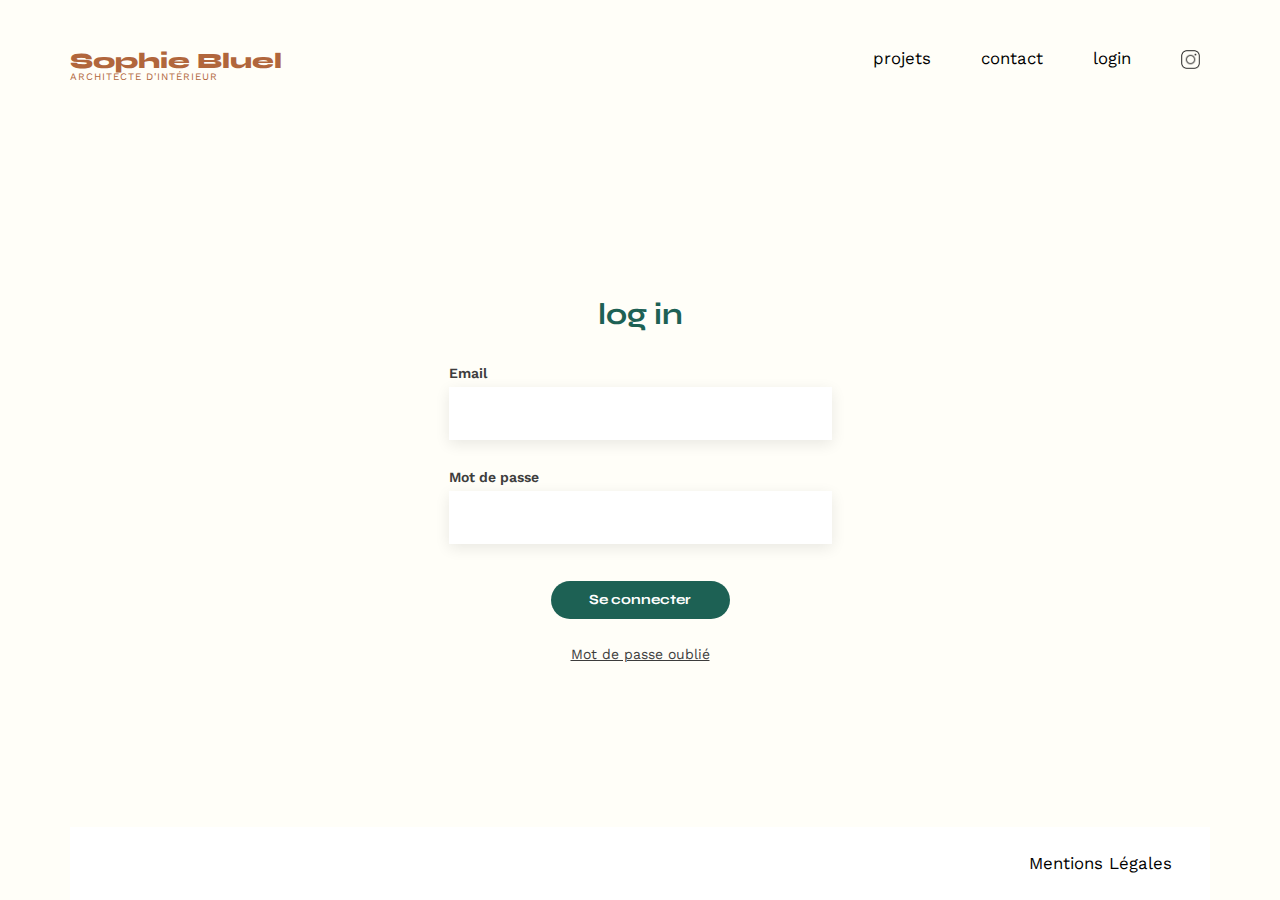
==== FrontEnd/login.html @ 28f4c661 "all files" ====
<!DOCTYPE html>
<html lang="en">
  <head>
    <meta charset="UTF-8" />
    <title>login page</title>
    <meta name="viewport" content="width=device-width, initial-scale=1.0" />
    <link rel="preconnect" href="https://fonts.googleapis.com" />
    <link rel="preconnect" href="https://fonts.gstatic.com" crossorigin />
    <link
      href="https://fonts.googleapis.com/css2?family=Syne:wght@700;800&family=Work+Sans&display=swap"
      rel="stylesheet"
    />
    <meta name="description" content="" />
    <link rel="stylesheet" href="./assets/style.css" />
  </head>
  <body>
    <header>
      <h1>Sophie Bluel <span>Architecte d'intérieur</span></h1>
      <nav>
        <ul>
          <li>
            <a href="index.html">projets</a>
        </li>
          <li>
              <a href="index.html">contact</a>
        </li>
          <li>
            <a href="login.html">login</a>
        </li>
          <li><img src="./assets/icons/instagram.png" alt="Instagram" /></li>
        </ul>
      </nav>
    </header>

    <main>

        <section class="login">
            <h2>log in</h2>
            <form class="form--login">
                <div class="user--infos">
                  <div class="user--info">
                  <label for="email">Email</label>
                  <input type="email" name="email" id="email" required />
                </div>
                  <div class="user--info">
                      <label for="password">Mot de passe</label>
                      <input type="password" name="password" id="password" required/>
                    </div>
                </div>

                    <input id="login-btn" class="login-btn" type="submit" value="Se connecter">
                    <a href="#">Mot de passe oublié</a>
                </form>
        </section>
      
      </div>
    </main>

    <footer>
      <nav>
        <ul>
          <li>Mentions Légales</li>
        </ul>
      </nav>
    </footer>
    
    <script src="./assets/js/login.js"></script>
  </body>

  
</html>
---- FrontEnd/assets/style.css ----
/* http://meyerweb.com/eric/tools/css/reset/
   v2.0 | 20110126
   License: none (public domain)
*/

html, body, div, span, applet, object, iframe,
h1, h2, h3, h4, h5, h6, p, blockquote, pre,
a, abbr, acronym, address, big, cite, code,
del, dfn, em, img, ins, kbd, q, s, samp,
small, strike, strong, sub, sup, tt, var,
b, u, i, center,
dl, dt, dd, ol, ul, li,
fieldset, form, label, legend,
table, caption, tbody, tfoot, thead, tr, th, td,
article, aside, canvas, details, embed,
figure, figcaption, footer, header, hgroup,
menu, nav, output, ruby, section, summary,
time, mark, audio, video {
	margin: 0;
	padding: 0;
	border: 0;
	font-size: 100%;
	font: inherit;
	vertical-align: baseline;
}

/* HTML5 display-role reset for older browsers */
article, aside, details, figcaption, figure,
footer, header, hgroup, menu, nav, section {
	display: block;
}

body {
	line-height: 1;
}

header, main, footer {
	width: 100%;
}

ol, ul {
	list-style: none;
}

blockquote, q {
	quotes: none;
}

blockquote:before, blockquote:after,
q:before, q:after {
	content: '';
	content: none;
}

table {
	border-collapse: collapse;
	border-spacing: 0;
}

a {
	text-decoration: none;
}

input, select {
	outline: none;
}

button {
	background: none;
	border: none;
	cursor: pointer;
}

/** end reset css**/
body {
	max-width: 1140px;
	margin: auto;
	font-family: 'Work Sans';
	font-size: 14px;
	background: #FFFEF8;
	min-height: 100vh;
    display: flex;
    flex-direction: column;
    justify-content: space-between;
	align-items: baseline;
}

header {
	display: flex;
	justify-content: space-between;
	margin: 50px 0;
}

section {
	margin: 50px 0;
}

h1 {
	display: flex;
	flex-direction: column;
	font-family: 'Syne';
	font-size: 22px;
	font-weight: 800;
	color: #B1663C;
}

h1 > span {
	font-family: 'Work Sans';
	font-size: 10px;
	letter-spacing: 0.1em;
	text-transform: uppercase;
	font-weight: 400;
}

h2 {
	font-family: 'Syne';
	font-weight: 700;
	font-size: 30px;
	color: #1D6154;
}

nav ul {
	display: flex;
	list-style-type: none;
	gap: 30px;
}

nav li {
	padding: 0 10px;
	font-size: 1.2em;
}

li:hover {
	color: #B1663C;
}

nav li img {
	width: 19px;
	height: 19px;
}

nav li a {
	color: #000000;
}

#introduction {
	display: flex;
	align-items: center;
}

#introduction figure {
	flex: 1;
	position: relative;
}

#introduction figure button {
	position: absolute;
    left: 10%;
    margin-top: 13px;
}

#introduction img {
	display: block;
	margin: auto;
	width: 80%;
}

#introduction article {
	flex: 1;
	position: relative;
}

#introduction article button {
	position: absolute;
	top: -39px;
}

#introduction h2 {
	margin-bottom: 1em;
}

#introduction p {
	margin-bottom: 0.5em;
}

#portfolio h2 {
	text-align: center;
	margin-bottom: 1em;
	position: relative;
}

#portfolio h2 button {
	position: absolute;
	margin-left: 31px;
    bottom: 6px;
}

.filter {
	margin: 51px auto;
}

.btn-list {
	display: flex;
	justify-content: center;
	gap: 10px;
}

.btn {
	color: #1D6154;
	border: 1px solid #1D6154;
	padding: 9px 21px;
	border-radius: 60px;
	font-family: 'Syne', sans-serif;
	font-weight: 700;
	transition: background 400ms;
}

.btn-active, .btn:hover{
	background: #1D6154;
	color: #FFFFFF;
}

.gallery {
	width: 100%;
	display: grid;
	grid-template-columns: 1fr 1fr 1fr;
	grid-column-gap: 20px;
	grid-row-gap: 20px;
}

.gallery img {
	width: 100%;
}

#contact {
	width: 50%;
	margin: auto;
}

#contact > * {
	text-align: center;
}

#contact h2{
	margin-bottom: 20px;
}

#contact form {
	text-align: left;
	margin-top:30px;
	display: flex;
	flex-direction: column;
}

#contact input {
	height: 50px;
	font-size: 1.2em;
	border: none;
	box-shadow: 0px 4px 14px rgba(0, 0, 0, 0.09);
}

#contact label {
	margin: 2em 0 1em 0;
}

#contact textarea {
	border: none;
	box-shadow: 0px 4px 14px rgba(0, 0, 0, 0.09);
}

input[type="submit"]{
	font-family: 'Syne';
	font-weight: 700;
	color: white;
	background-color: #1D6154;
	margin: 37px auto 28px;
	border-radius: 60px;
	border: none;
	line-height: 36px;
	cursor: pointer;
}

footer nav ul {
	display: flex;
	justify-content: flex-end;
	padding: 2em;
	background: #FFFFFF;
}


.login {
  display: flex;
  flex-direction: column;
  gap: 37px;
}

.login h2 {
  color: #1d6154;
  text-align: center;
  font-size: 30px;
  font-style: normal;
  font-weight: 700;
}

.form--login {
  display: flex;
  flex-direction: column;
  align-items: center;
}

.user--infos {
  display: flex;
  flex-direction: column;
  gap: 30px;
}

.user--info {
  display: flex;
  flex-direction: column;
  gap: 7px;
}

.user--info label {
  font-family: "Work Sans";
  font-weight: 600;
  font-size: 14px;
  color: #3d3d3d;
}

.user--info input[type="email"],
.user--info input[type="password"] {
  border: none;
  background: #ffffff;
  box-shadow: 0px 4px 14px rgba(0, 0, 0, 0.09);
  width: 379px;
  line-height: 51px;
}

.login-btn {
  font-size: 14px;
  width: 179px;
}

input[type="submit"] {
  font-family: "Syne";
  font-weight: 700;
  color: white;
  background-color: #1d6154;
  margin: 37px auto 28px;
  border-radius: 60px;
  border: none;
  line-height: 36px;
  cursor: pointer;
}

.login form a {
  color: #3d3d3d;
  text-decoration-line: underline;
}
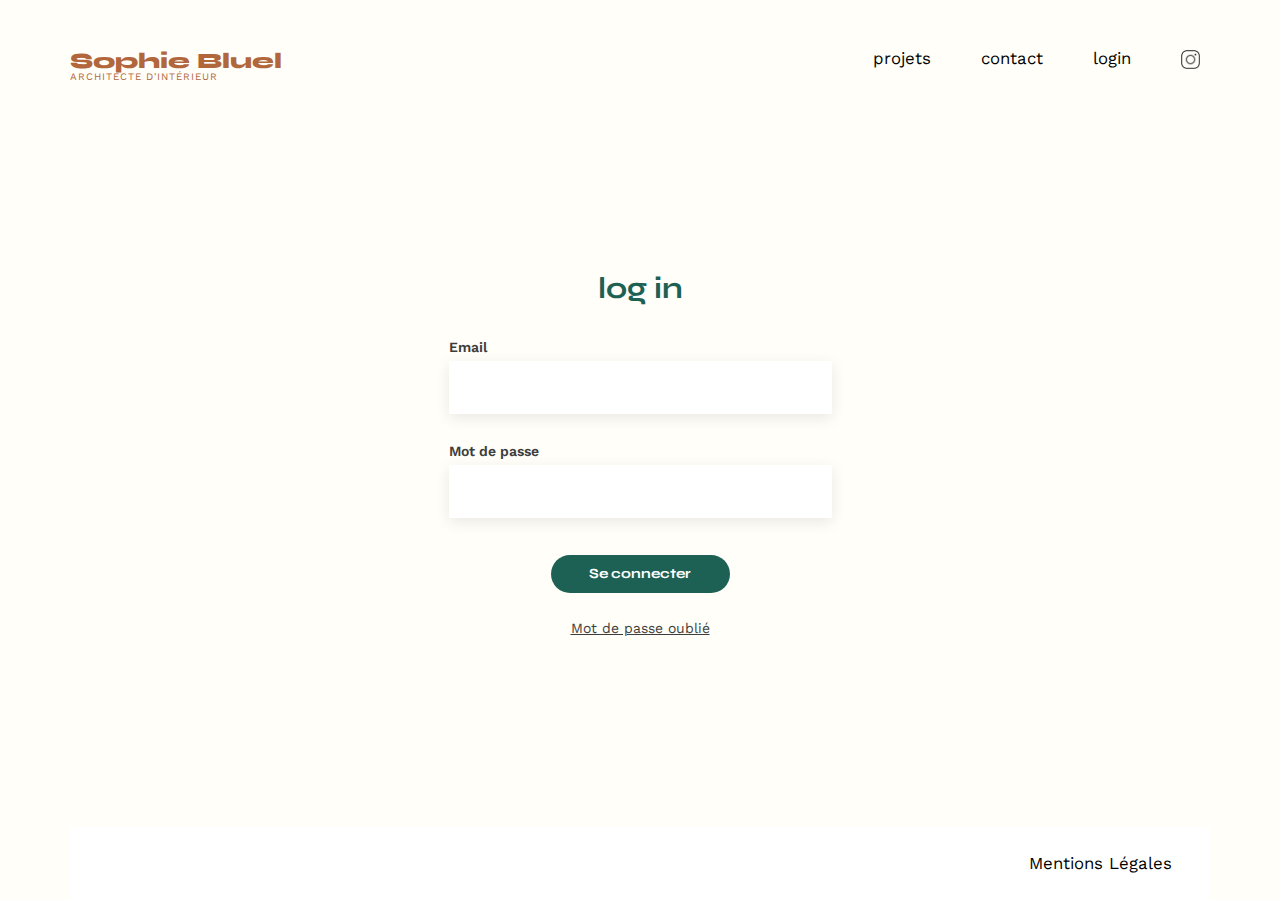
==== commit e5226ebd: "filter and works from the API" ====
--- a/FrontEnd/login.html
+++ b/FrontEnd/login.html
@@ -51,6 +51,7 @@
                     <input id="login-btn" class="login-btn" type="submit" value="Se connecter">
                     <a href="#">Mot de passe oublié</a>
                 </form>
+                <p id="error-login">E-mail ou mot de passe incorrect.</p>
         </section>
       
       </div>
--- a/FrontEnd/assets/style.css
+++ b/FrontEnd/assets/style.css
@@ -357,3 +357,10 @@
   color: #3d3d3d;
   text-decoration-line: underline;
 }
+
+
+#error-login {
+	color: #e32b2b;
+    text-align: center;
+	visibility: hidden;
+}